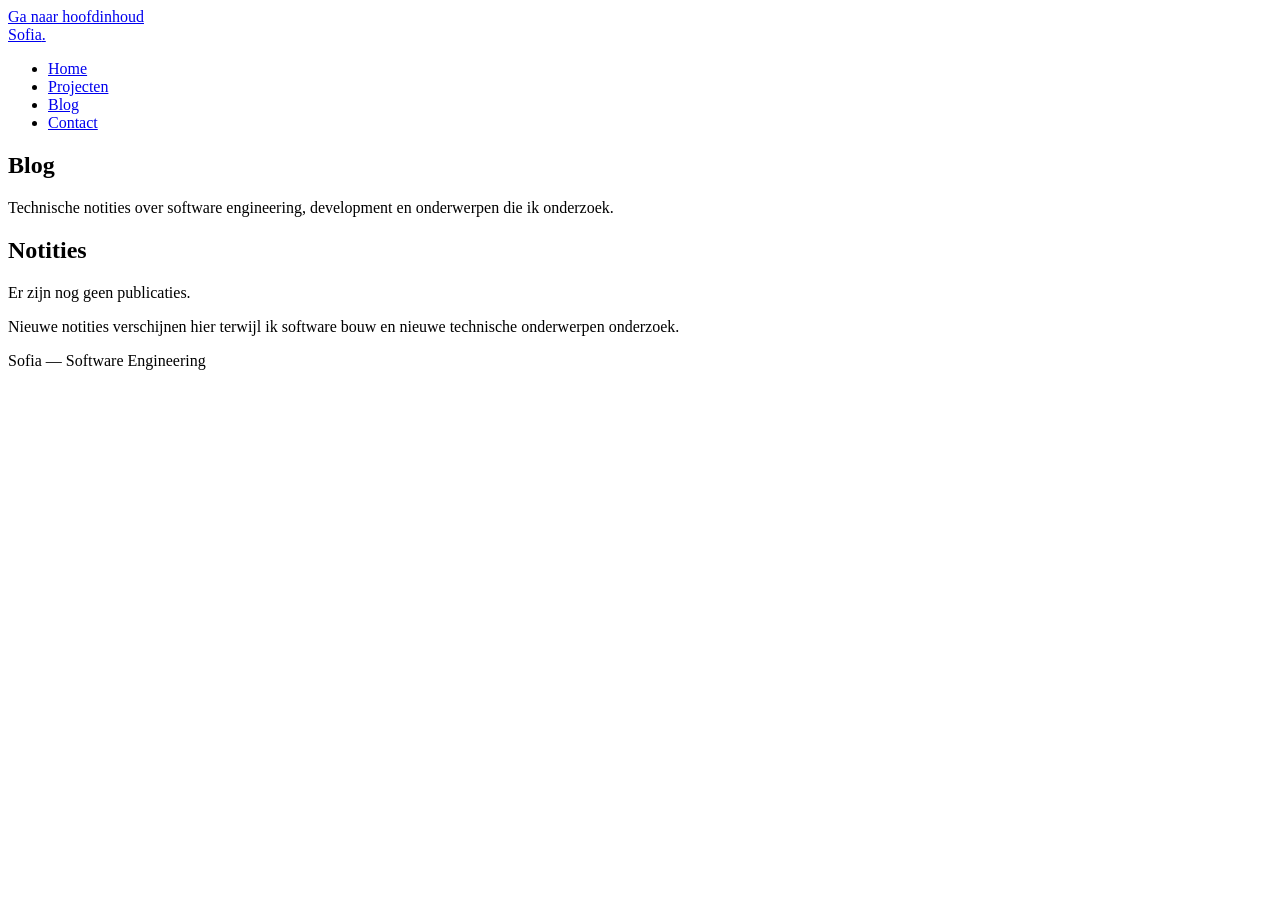
==== blog.html @ 341a8bac "blog html toegevoegd" ====
<!doctype html>
<html lang="nl">
  <head>
    <meta charset="utf-8" />
    <meta name="viewport" content="width=device-width, initial-scale=1" />

    <title>Blog | Sofia — Software Engineering</title>

    <meta
      name="description"
      content="Technische notities van Sofia over software engineering en development."
    />

    <link rel="stylesheet" href="assets/css/style.css" />
  </head>

  <body>
    <a class="skip-link" href="#main-content">
      Ga naar hoofdinhoud
    </a>

    <header class="site-header">
      <div class="container site-header__inner">
        <a class="site-logo" href="index.html">
          Sofia<span class="site-logo__dot" aria-hidden="true">.</span>
        </a>

        <nav aria-label="Hoofdnavigatie">
          <ul class="nav-list">
            <li><a href="index.html">Home</a></li>
            <li><a href="projects.html">Projecten</a></li>
            <li>
              <a href="blog.html" aria-current="page">Blog</a>
            </li>
            <li><a href="contact.html">Contact</a></li>
          </ul>
        </nav>
      </div>
    </header>

    <main id="main-content">

      <section class="page-intro" aria-labelledby="blog-title">
        <div class="container">
          <h1 id="blog-title">Blog</h1>

          <p class="lead">
            Technische notities over software engineering,
            development en onderwerpen die ik onderzoek.
          </p>
        </div>
      </section>

      <section class="section" aria-labelledby="posts-title">
        <div class="container">
          <h2 id="posts-title">Notities</h2>

          <div class="prose">
            <p>Er zijn nog geen publicaties.</p>

            <p>
              Nieuwe notities verschijnen hier terwijl ik software bouw
              en nieuwe technische onderwerpen onderzoek.
            </p>
          </div>

          <!--
          BLOGPOST TEMPLATE

          <article class="post">
            <p class="post__meta">
              <time datetime="2026-10-01">
                1 oktober 2026
              </time>
            </p>

            <h3>
              <a href="blog/artikel.html">
                Titel van technische notitie
              </a>
            </h3>

            <p>
              Korte samenvatting van het onderwerp.
            </p>

            <ul class="tag-list">
              <li class="tag">C#</li>
              <li class="tag">Backend</li>
            </ul>

            <p>
              <a href="blog/artikel.html">
                Lees notitie →
              </a>
            </p>
          </article>
          -->

        </div>
      </section>

    </main>

    <footer class="site-footer">
      <div class="container site-footer__inner">
        <p class="site-footer__text">
          Sofia — Software Engineering
        </p>
      </div>
    </footer>
  </body>
</html>
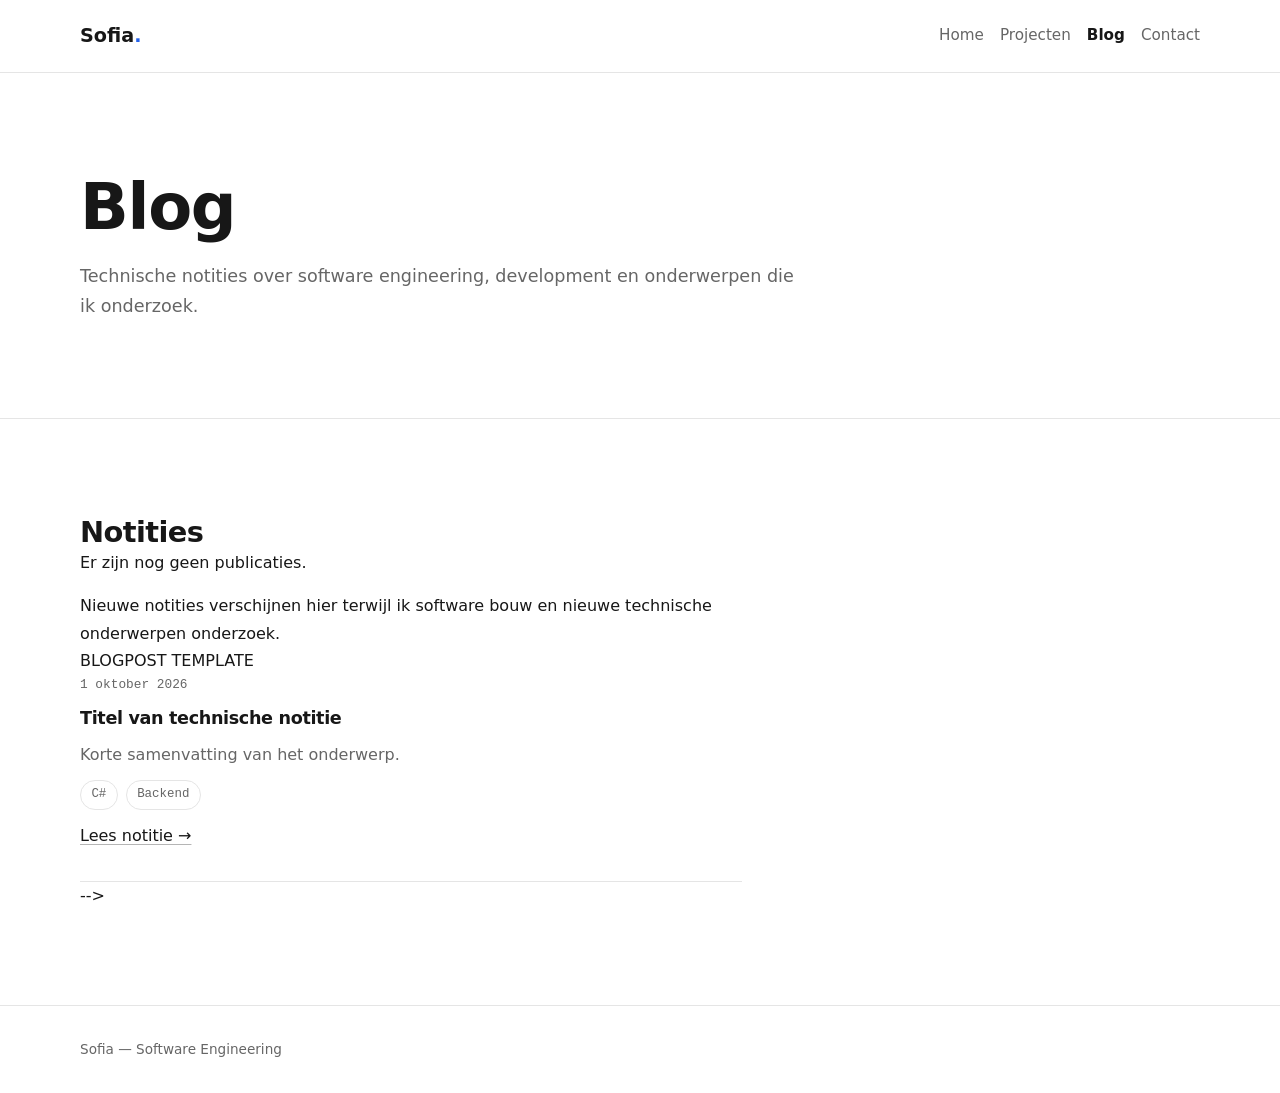
==== commit ce46d552: "Trigger GitHub Pages deployment" ====
--- a/blog.html
+++ b/blog.html
@@ -64,7 +64,7 @@
             </p>
           </div>
 
-          <!--
+          
           BLOGPOST TEMPLATE
 
           <article class="post">
--- a/assets/css/style.css
+++ b/assets/css/style.css
@@ -0,0 +1,567 @@
+*,
+*::before,
+*::after {
+  box-sizing: border-box;
+}
+
+html {
+  scroll-behavior: smooth;
+  -webkit-text-size-adjust: 100%;
+}
+
+body,
+h1,
+h2,
+h3,
+p,
+ul,
+ol,
+dl,
+dd,
+figure {
+  margin: 0;
+}
+
+ul,
+ol {
+  padding: 0;
+  list-style: none;
+}
+
+img,
+svg {
+  display: block;
+  max-width: 100%;
+  height: auto;
+}
+
+button,
+input,
+textarea {
+  font: inherit;
+}
+
+:root {
+  --color-bg: #ffffff;
+  --color-surface: #f7f7f7;
+  --color-text: #171717;
+  --color-text-soft: #666666;
+  --color-border: #e5e5e5;
+  --color-accent: #2563eb;
+  --color-accent-hover: #1d4ed8;
+
+  --font-body:
+    system-ui, -apple-system, BlinkMacSystemFont, "Segoe UI", sans-serif;
+  --font-mono: ui-monospace, SFMono-Regular, Menlo, Monaco, Consolas, monospace;
+
+  --container-width: 70rem;
+  --text-width: 65ch;
+
+  --space-xs: 0.4rem;
+  --space-sm: 0.75rem;
+  --space-md: 1rem;
+  --space-lg: 2rem;
+  --space-xl: 4rem;
+  --space-2xl: 6rem;
+
+  --radius-sm: 0.35rem;
+  --radius-md: 0.75rem;
+}
+
+body {
+  min-height: 100vh;
+  display: flex;
+  flex-direction: column;
+  background: var(--color-bg);
+  color: var(--color-text);
+  font-family: var(--font-body);
+  font-size: 1rem;
+  line-height: 1.7;
+}
+
+main {
+  flex: 1;
+}
+
+a {
+  color: var(--color-text);
+  text-decoration-color: #b5b5b5;
+  text-decoration-thickness: 1px;
+  text-underline-offset: 0.2em;
+}
+
+a:hover {
+  color: var(--color-accent);
+  text-decoration-color: var(--color-accent);
+}
+
+code {
+  font-family: var(--font-mono);
+  font-size: 0.9em;
+  background: var(--color-surface);
+  padding: 0.15em 0.35em;
+  border-radius: var(--radius-sm);
+}
+
+.container {
+  width: min(calc(100% - 2rem), var(--container-width));
+  margin-inline: auto;
+}
+
+.section {
+  padding-block: var(--space-xl);
+}
+
+.section--muted {
+  background: var(--color-surface);
+}
+
+.section--cta {
+  padding-bottom: var(--space-2xl);
+}
+
+.section__intro {
+  max-width: var(--text-width);
+  margin-top: var(--space-sm);
+  color: var(--color-text-soft);
+}
+
+.prose {
+  max-width: var(--text-width);
+}
+
+.prose > * + * {
+  margin-top: var(--space-md);
+}
+
+.site-header {
+  background: var(--color-bg);
+  border-bottom: 1px solid var(--color-border);
+}
+
+.site-header__inner {
+  min-height: 4.5rem;
+  display: flex;
+  flex-direction: column;
+  align-items: center;
+  justify-content: center;
+  gap: var(--space-sm);
+  padding-block: var(--space-md);
+}
+
+.site-logo {
+  color: var(--color-text);
+  font-size: 1.2rem;
+  font-weight: 700;
+  text-decoration: none;
+}
+
+.site-logo:hover {
+  color: var(--color-text);
+}
+
+.site-logo__dot {
+  color: var(--color-accent);
+}
+
+.nav-list {
+  display: flex;
+  flex-wrap: wrap;
+  align-items: center;
+  justify-content: center;
+  gap: 0.25rem 1rem;
+}
+
+.nav-list a {
+  display: inline-block;
+  padding-block: 0.35rem;
+  color: var(--color-text-soft);
+  font-size: 0.95rem;
+  text-decoration: none;
+}
+
+.nav-list a:hover {
+  color: var(--color-text);
+}
+
+.nav-list a[aria-current="page"] {
+  color: var(--color-text);
+  font-weight: 600;
+}
+
+.hero {
+  padding-block: var(--space-xl);
+  border-bottom: 1px solid var(--color-border);
+}
+
+.hero__inner {
+  display: flex;
+  flex-direction: column;
+  gap: var(--space-lg);
+}
+
+.hero__content {
+  max-width: var(--text-width);
+}
+
+.hero__content h1 {
+  margin-top: var(--space-xs);
+}
+
+.hero__lead {
+  margin-top: var(--space-md);
+  max-width: 55ch;
+  color: var(--color-text-soft);
+  font-size: 1.1rem;
+}
+
+.hero__media {
+  flex-shrink: 0;
+}
+
+.hero__portrait {
+  width: min(100%, 16rem);
+  border-radius: var(--radius-md);
+}
+
+.page-intro {
+  padding-block: var(--space-xl);
+  border-bottom: 1px solid var(--color-border);
+}
+
+.page-intro .lead {
+  max-width: var(--text-width);
+  margin-top: var(--space-md);
+  color: var(--color-text-soft);
+  font-size: 1.1rem;
+}
+
+h1,
+h2,
+h3 {
+  color: var(--color-text);
+  line-height: 1.2;
+  letter-spacing: -0.02em;
+}
+
+h1 {
+  font-size: clamp(2.25rem, 7vw, 4rem);
+  font-weight: 700;
+}
+
+h2 {
+  font-size: clamp(1.4rem, 4vw, 1.8rem);
+  font-weight: 650;
+}
+
+h3 {
+  font-size: 1.1rem;
+  font-weight: 650;
+}
+
+.eyebrow {
+  color: var(--color-text-soft);
+  font-family: var(--font-mono);
+  font-size: 0.85rem;
+  text-transform: uppercase;
+  letter-spacing: 0.08em;
+}
+
+.lead {
+  max-width: var(--text-width);
+  color: var(--color-text-soft);
+}
+
+.note {
+  max-width: var(--text-width);
+  color: var(--color-text-soft);
+  font-size: 0.95rem;
+}
+
+.tag-list {
+  display: flex;
+  flex-wrap: wrap;
+  gap: 0.5rem;
+  margin-top: var(--space-lg);
+}
+
+.tag {
+  padding: 0.2rem 0.65rem;
+  border: 1px solid var(--color-border);
+  border-radius: 999px;
+  background: var(--color-bg);
+  color: var(--color-text-soft);
+  font-family: var(--font-mono);
+  font-size: 0.78rem;
+}
+
+.card-grid {
+  display: grid;
+  grid-template-columns: repeat(auto-fit, minmax(min(100%, 18rem), 1fr));
+  gap: var(--space-lg);
+  margin-top: var(--space-lg);
+}
+
+.card {
+  padding: var(--space-lg);
+  border: 1px solid var(--color-border);
+  border-radius: var(--radius-md);
+  background: var(--color-bg);
+}
+
+.card > * + * {
+  margin-top: var(--space-md);
+}
+
+.card p {
+  color: var(--color-text-soft);
+}
+
+.card--project {
+  max-width: 42rem;
+}
+
+.status {
+  display: inline-block;
+  color: var(--color-text-soft);
+  font-family: var(--font-mono);
+  font-size: 0.75rem;
+  text-transform: uppercase;
+  letter-spacing: 0.06em;
+}
+
+.status--in-progress {
+  color: var(--color-accent);
+}
+
+.status--planned {
+  color: var(--color-text-soft);
+}
+
+.meta {
+  display: grid;
+  grid-template-columns: auto 1fr;
+  gap: 0.25rem var(--space-md);
+  padding-top: var(--space-md);
+  border-top: 1px solid var(--color-border);
+  font-size: 0.9rem;
+}
+
+.meta dt {
+  font-weight: 600;
+}
+
+.meta dd {
+  color: var(--color-text-soft);
+}
+
+.link-cards {
+  display: grid;
+  grid-template-columns: repeat(auto-fit, minmax(min(100%, 18rem), 1fr));
+  gap: var(--space-md);
+  margin-top: var(--space-lg);
+}
+
+.link-card {
+  display: block;
+  height: 100%;
+  padding: var(--space-lg);
+  border: 1px solid var(--color-border);
+  border-radius: var(--radius-md);
+  color: var(--color-text);
+  text-decoration: none;
+}
+
+.link-card:hover {
+  border-color: #bdbdbd;
+  color: var(--color-text);
+}
+
+.link-card__title {
+  display: block;
+  font-weight: 650;
+}
+
+.link-card__text {
+  display: block;
+  margin-top: var(--space-sm);
+  color: var(--color-text-soft);
+  font-size: 0.95rem;
+}
+
+.post-list {
+  display: grid;
+  gap: var(--space-lg);
+  margin-top: var(--space-lg);
+}
+
+.post {
+  max-width: var(--text-width);
+  padding-bottom: var(--space-lg);
+  border-bottom: 1px solid var(--color-border);
+}
+
+.post > * + * {
+  margin-top: var(--space-sm);
+}
+
+.post__meta {
+  color: var(--color-text-soft);
+  font-family: var(--font-mono);
+  font-size: 0.8rem;
+}
+
+.post h3 a {
+  color: var(--color-text);
+  text-decoration: none;
+}
+
+.post h3 a:hover {
+  color: var(--color-accent);
+}
+
+.post p {
+  color: var(--color-text-soft);
+}
+
+.category {
+  color: var(--color-text-soft);
+  font-family: var(--font-mono);
+  font-size: 0.8rem;
+}
+
+.contact-list {
+  max-width: 42rem;
+  margin-top: var(--space-lg);
+  border-top: 1px solid var(--color-border);
+}
+
+.contact-list__item {
+  display: grid;
+  gap: 0.25rem;
+  padding-block: var(--space-md);
+  border-bottom: 1px solid var(--color-border);
+}
+
+.contact-list dt {
+  color: var(--color-text-soft);
+  font-family: var(--font-mono);
+  font-size: 0.78rem;
+  text-transform: uppercase;
+  letter-spacing: 0.06em;
+}
+
+.contact-list dd {
+  overflow-wrap: anywhere;
+}
+
+.contact-list a {
+  font-weight: 500;
+}
+
+.site-footer {
+  margin-top: auto;
+  border-top: 1px solid var(--color-border);
+  background: var(--color-bg);
+}
+
+.site-footer__inner {
+  min-height: 5rem;
+  display: flex;
+  align-items: center;
+  justify-content: center;
+  padding-block: var(--space-lg);
+}
+
+.site-footer__text {
+  color: var(--color-text-soft);
+  font-size: 0.85rem;
+}
+
+.skip-link {
+  position: fixed;
+  top: 1rem;
+  left: 1rem;
+  z-index: 1000;
+  padding: 0.6rem 1rem;
+  background: var(--color-text);
+  color: #ffffff;
+  border-radius: var(--radius-sm);
+  font-weight: 600;
+  transform: translateY(-200%);
+}
+
+.skip-link:focus {
+  transform: translateY(0);
+}
+
+:focus-visible {
+  outline: 3px solid var(--color-accent);
+  outline-offset: 3px;
+}
+
+@media (min-width: 48em) {
+  .site-header__inner {
+    flex-direction: row;
+    justify-content: space-between;
+    padding-block: 0;
+  }
+
+  .nav-list {
+    justify-content: flex-end;
+  }
+
+  .nav-list a {
+    padding-block: 1.4rem;
+  }
+
+  .hero {
+    padding-block: var(--space-2xl);
+  }
+
+  .hero__inner {
+    flex-direction: row;
+    align-items: center;
+    justify-content: space-between;
+    gap: var(--space-xl);
+  }
+
+  .hero__content {
+    flex: 1;
+  }
+
+  .hero__portrait {
+    width: 17rem;
+  }
+
+  .page-intro {
+    padding-block: var(--space-2xl);
+  }
+
+  .section {
+    padding-block: var(--space-2xl);
+  }
+
+  .contact-list__item {
+    grid-template-columns: 8rem 1fr;
+    align-items: baseline;
+  }
+
+  .site-footer__inner {
+    justify-content: flex-start;
+  }
+}
+
+@media (prefers-reduced-motion: reduce) {
+  html {
+    scroll-behavior: auto;
+  }
+
+  *,
+  *::before,
+  *::after {
+    scroll-behavior: auto !important;
+    transition: none !important;
+    animation: none !important;
+  }
+}
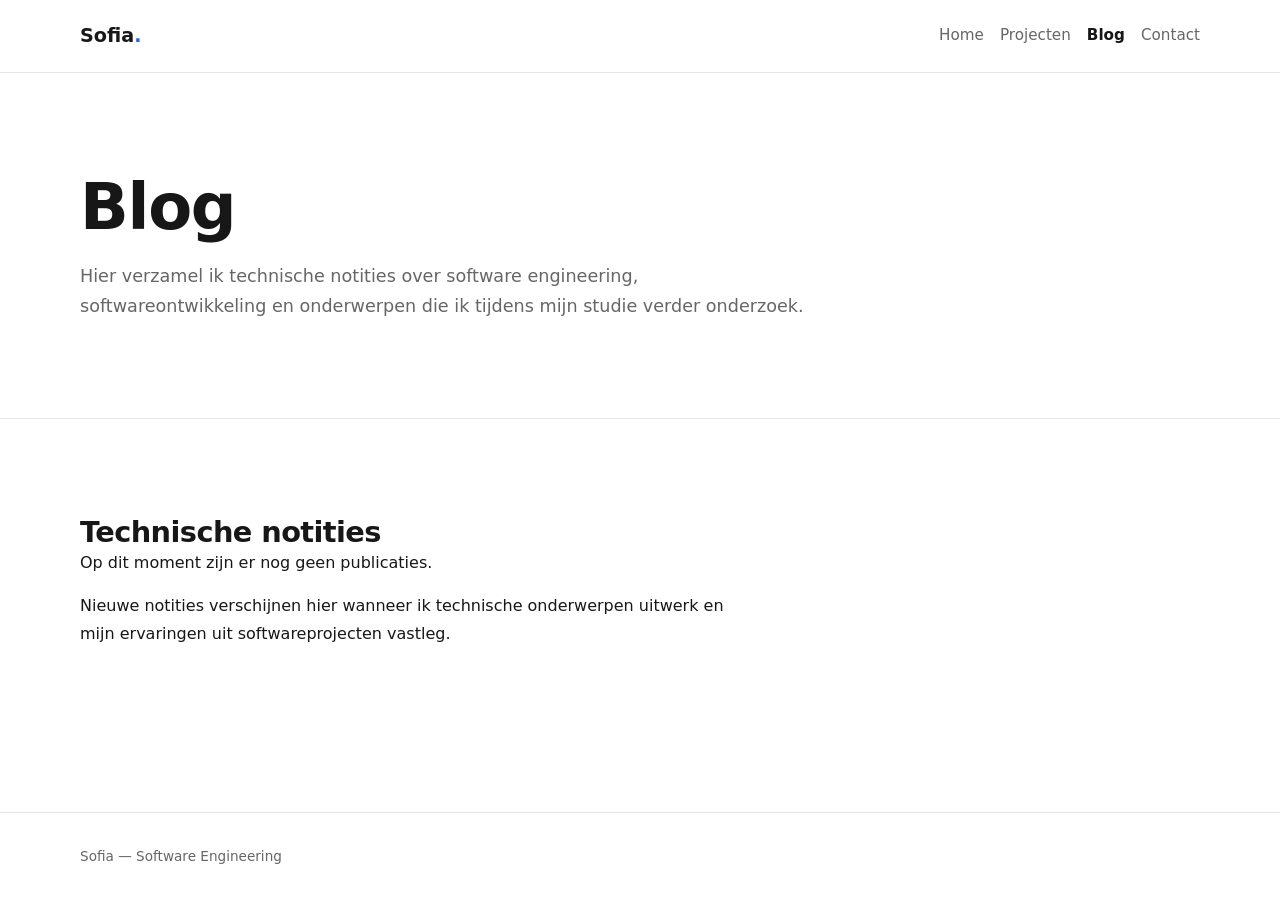
==== commit b2bf493b: "Add favicon to blog" ====
--- a/blog.html
+++ b/blog.html
@@ -8,9 +8,9 @@
 
     <meta
       name="description"
-      content="Technische notities van Sofia over software engineering en development."
+      content="Technische notities van Sofia over software engineering, softwareontwikkeling en onderwerpen die zij onderzoekt."
     />
-
+    <link rel="icon" href="assets/images/favicon.svg" type="image/svg+xml" />
     <link rel="stylesheet" href="assets/css/style.css" />
   </head>
 
@@ -39,67 +39,35 @@
     </header>
 
     <main id="main-content">
-
       <section class="page-intro" aria-labelledby="blog-title">
         <div class="container">
           <h1 id="blog-title">Blog</h1>
 
           <p class="lead">
-            Technische notities over software engineering,
-            development en onderwerpen die ik onderzoek.
+            Hier verzamel ik technische notities over software engineering,
+            softwareontwikkeling en onderwerpen die ik tijdens mijn studie
+            verder onderzoek.
           </p>
         </div>
       </section>
 
       <section class="section" aria-labelledby="posts-title">
         <div class="container">
-          <h2 id="posts-title">Notities</h2>
+          <h2 id="posts-title">Technische notities</h2>
 
           <div class="prose">
-            <p>Er zijn nog geen publicaties.</p>
+            <p>
+              Op dit moment zijn er nog geen publicaties.
+            </p>
 
             <p>
-              Nieuwe notities verschijnen hier terwijl ik software bouw
-              en nieuwe technische onderwerpen onderzoek.
+              Nieuwe notities verschijnen hier wanneer ik technische
+              onderwerpen uitwerk en mijn ervaringen uit softwareprojecten
+              vastleg.
             </p>
           </div>
-
-          
-          BLOGPOST TEMPLATE
-
-          <article class="post">
-            <p class="post__meta">
-              <time datetime="2026-10-01">
-                1 oktober 2026
-              </time>
-            </p>
-
-            <h3>
-              <a href="blog/artikel.html">
-                Titel van technische notitie
-              </a>
-            </h3>
-
-            <p>
-              Korte samenvatting van het onderwerp.
-            </p>
-
-            <ul class="tag-list">
-              <li class="tag">C#</li>
-              <li class="tag">Backend</li>
-            </ul>
-
-            <p>
-              <a href="blog/artikel.html">
-                Lees notitie →
-              </a>
-            </p>
-          </article>
-          -->
-
         </div>
       </section>
-
     </main>
 
     <footer class="site-footer">
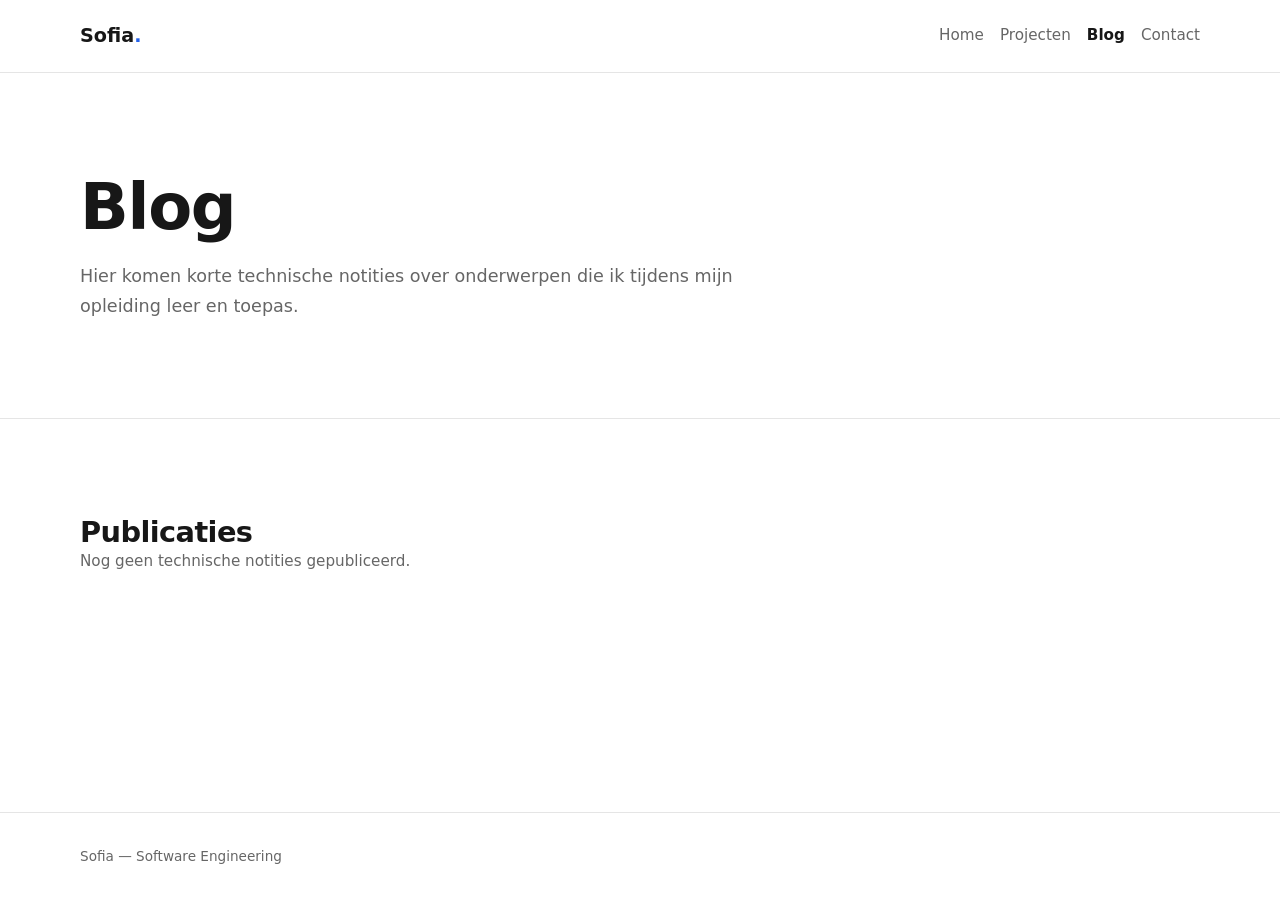
==== commit ed320d25: "blog pagina bijgewerkt" ====
--- a/blog.html
+++ b/blog.html
@@ -8,8 +8,9 @@
 
     <meta
       name="description"
-      content="Technische notities van Sofia over software engineering, softwareontwikkeling en onderwerpen die zij onderzoekt."
+      content="Technische notities van Sofia over software engineering en onderwerpen uit haar opleiding."
     />
+
     <link rel="icon" href="assets/images/favicon.svg" type="image/svg+xml" />
     <link rel="stylesheet" href="assets/css/style.css" />
   </head>
@@ -27,12 +28,29 @@
 
         <nav aria-label="Hoofdnavigatie">
           <ul class="nav-list">
-            <li><a href="index.html">Home</a></li>
-            <li><a href="projects.html">Projecten</a></li>
             <li>
-              <a href="blog.html" aria-current="page">Blog</a>
+              <a href="index.html">
+                Home
+              </a>
             </li>
-            <li><a href="contact.html">Contact</a></li>
+
+            <li>
+              <a href="projects.html">
+                Projecten
+              </a>
+            </li>
+
+            <li>
+              <a href="blog.html" aria-current="page">
+                Blog
+              </a>
+            </li>
+
+            <li>
+              <a href="contact.html">
+                Contact
+              </a>
+            </li>
           </ul>
         </nav>
       </div>
@@ -41,31 +59,26 @@
     <main id="main-content">
       <section class="page-intro" aria-labelledby="blog-title">
         <div class="container">
-          <h1 id="blog-title">Blog</h1>
+          <h1 id="blog-title">
+            Blog
+          </h1>
 
           <p class="lead">
-            Hier verzamel ik technische notities over software engineering,
-            softwareontwikkeling en onderwerpen die ik tijdens mijn studie
-            verder onderzoek.
+            Hier komen korte technische notities over onderwerpen die ik
+            tijdens mijn opleiding leer en toepas.
           </p>
         </div>
       </section>
 
       <section class="section" aria-labelledby="posts-title">
         <div class="container">
-          <h2 id="posts-title">Technische notities</h2>
+          <h2 id="posts-title">
+            Publicaties
+          </h2>
 
-          <div class="prose">
-            <p>
-              Op dit moment zijn er nog geen publicaties.
-            </p>
-
-            <p>
-              Nieuwe notities verschijnen hier wanneer ik technische
-              onderwerpen uitwerk en mijn ervaringen uit softwareprojecten
-              vastleg.
-            </p>
-          </div>
+          <p class="note">
+            Nog geen technische notities gepubliceerd.
+          </p>
         </div>
       </section>
     </main>
--- a/assets/css/style.css
+++ b/assets/css/style.css
@@ -564,4 +564,4 @@
     transition: none !important;
     animation: none !important;
   }
-}+}
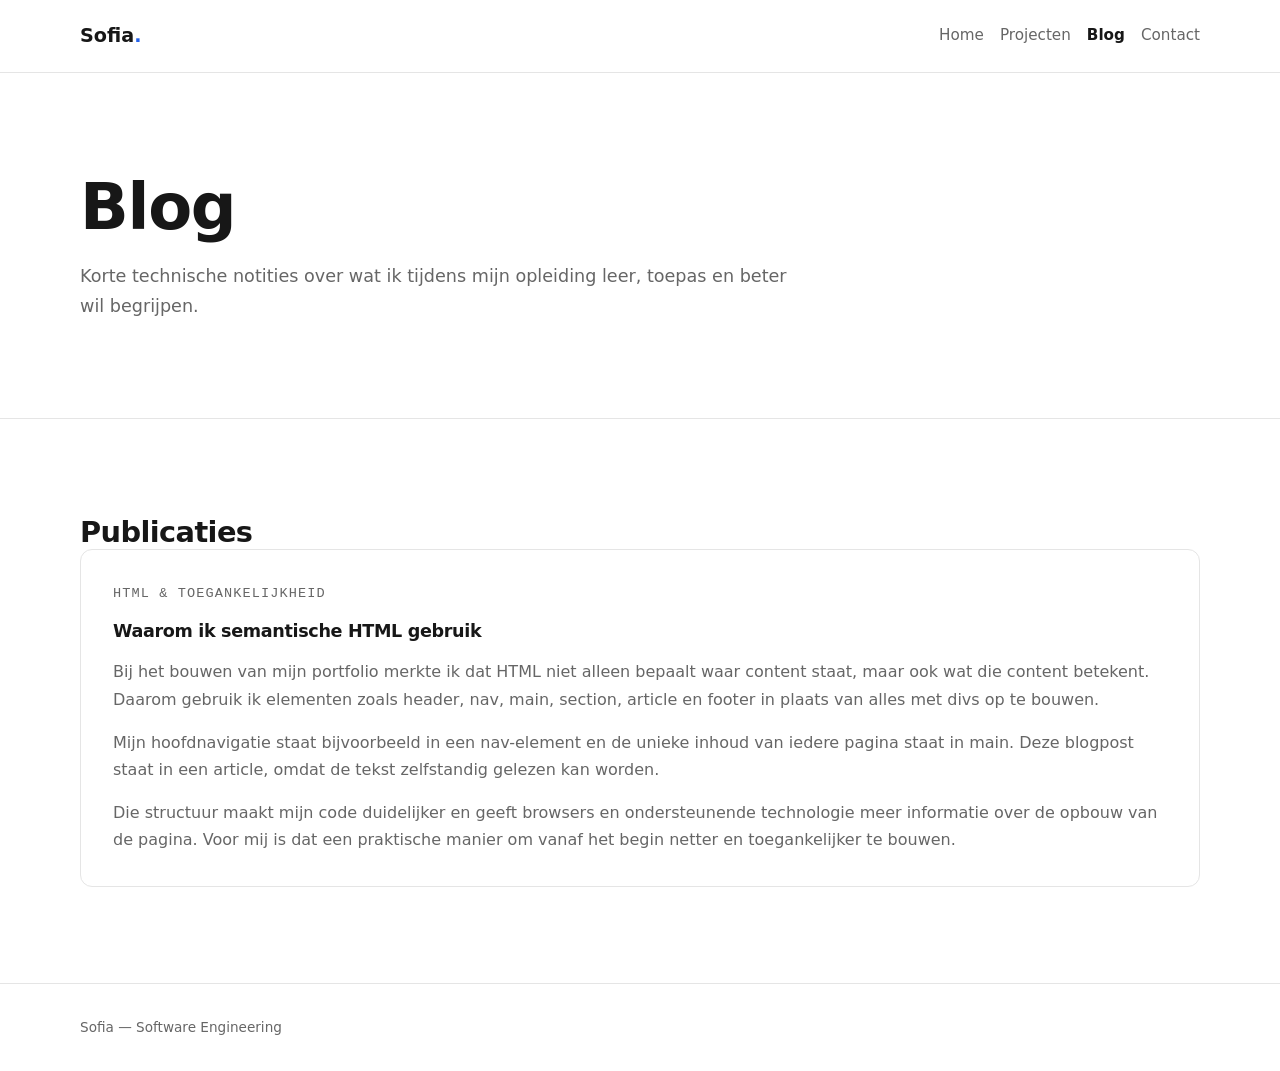
==== commit cfaffbda: "blog html bijgewerkt" ====
--- a/blog.html
+++ b/blog.html
@@ -8,7 +8,7 @@
 
     <meta
       name="description"
-      content="Technische notities van Sofia over software engineering en onderwerpen uit haar opleiding."
+      content="Korte technische notities van Sofia over software engineering, webontwikkeling en onderwerpen uit haar opleiding."
     />
 
     <link rel="icon" href="assets/images/favicon.svg" type="image/svg+xml" />
@@ -16,9 +16,7 @@
   </head>
 
   <body>
-    <a class="skip-link" href="#main-content">
-      Ga naar hoofdinhoud
-    </a>
+    <a class="skip-link" href="#main-content">Ga naar hoofdinhoud</a>
 
     <header class="site-header">
       <div class="container site-header__inner">
@@ -29,27 +27,19 @@
         <nav aria-label="Hoofdnavigatie">
           <ul class="nav-list">
             <li>
-              <a href="index.html">
-                Home
-              </a>
+              <a href="index.html">Home</a>
             </li>
 
             <li>
-              <a href="projects.html">
-                Projecten
-              </a>
+              <a href="projects.html">Projecten</a>
             </li>
 
             <li>
-              <a href="blog.html" aria-current="page">
-                Blog
-              </a>
+              <a href="blog.html" aria-current="page">Blog</a>
             </li>
 
             <li>
-              <a href="contact.html">
-                Contact
-              </a>
+              <a href="contact.html">Contact</a>
             </li>
           </ul>
         </nav>
@@ -59,35 +49,56 @@
     <main id="main-content">
       <section class="page-intro" aria-labelledby="blog-title">
         <div class="container">
-          <h1 id="blog-title">
-            Blog
-          </h1>
+          <h1 id="blog-title">Blog</h1>
 
           <p class="lead">
-            Hier komen korte technische notities over onderwerpen die ik
-            tijdens mijn opleiding leer en toepas.
+            Korte technische notities over wat ik tijdens mijn opleiding leer,
+            toepas en beter wil begrijpen.
           </p>
         </div>
       </section>
 
       <section class="section" aria-labelledby="posts-title">
         <div class="container">
-          <h2 id="posts-title">
-            Publicaties
-          </h2>
+          <h2 id="posts-title">Publicaties</h2>
 
-          <p class="note">
-            Nog geen technische notities gepubliceerd.
-          </p>
+          <article
+            class="card"
+            aria-labelledby="semantic-html-title"
+          >
+            <p class="eyebrow">HTML & toegankelijkheid</p>
+
+            <h3 id="semantic-html-title">
+              Waarom ik semantische HTML gebruik
+            </h3>
+
+            <p>
+              Bij het bouwen van mijn portfolio merkte ik dat HTML niet alleen
+              bepaalt waar content staat, maar ook wat die content betekent.
+              Daarom gebruik ik elementen zoals header, nav, main, section,
+              article en footer in plaats van alles met divs op te bouwen.
+            </p>
+
+            <p>
+              Mijn hoofdnavigatie staat bijvoorbeeld in een nav-element en de
+              unieke inhoud van iedere pagina staat in main. Deze blogpost staat
+              in een article, omdat de tekst zelfstandig gelezen kan worden.
+            </p>
+
+            <p>
+              Die structuur maakt mijn code duidelijker en geeft browsers en
+              ondersteunende technologie meer informatie over de opbouw van de
+              pagina. Voor mij is dat een praktische manier om vanaf het begin
+              netter en toegankelijker te bouwen.
+            </p>
+          </article>
         </div>
       </section>
     </main>
 
     <footer class="site-footer">
       <div class="container site-footer__inner">
-        <p class="site-footer__text">
-          Sofia — Software Engineering
-        </p>
+        <p class="site-footer__text">Sofia — Software Engineering</p>
       </div>
     </footer>
   </body>
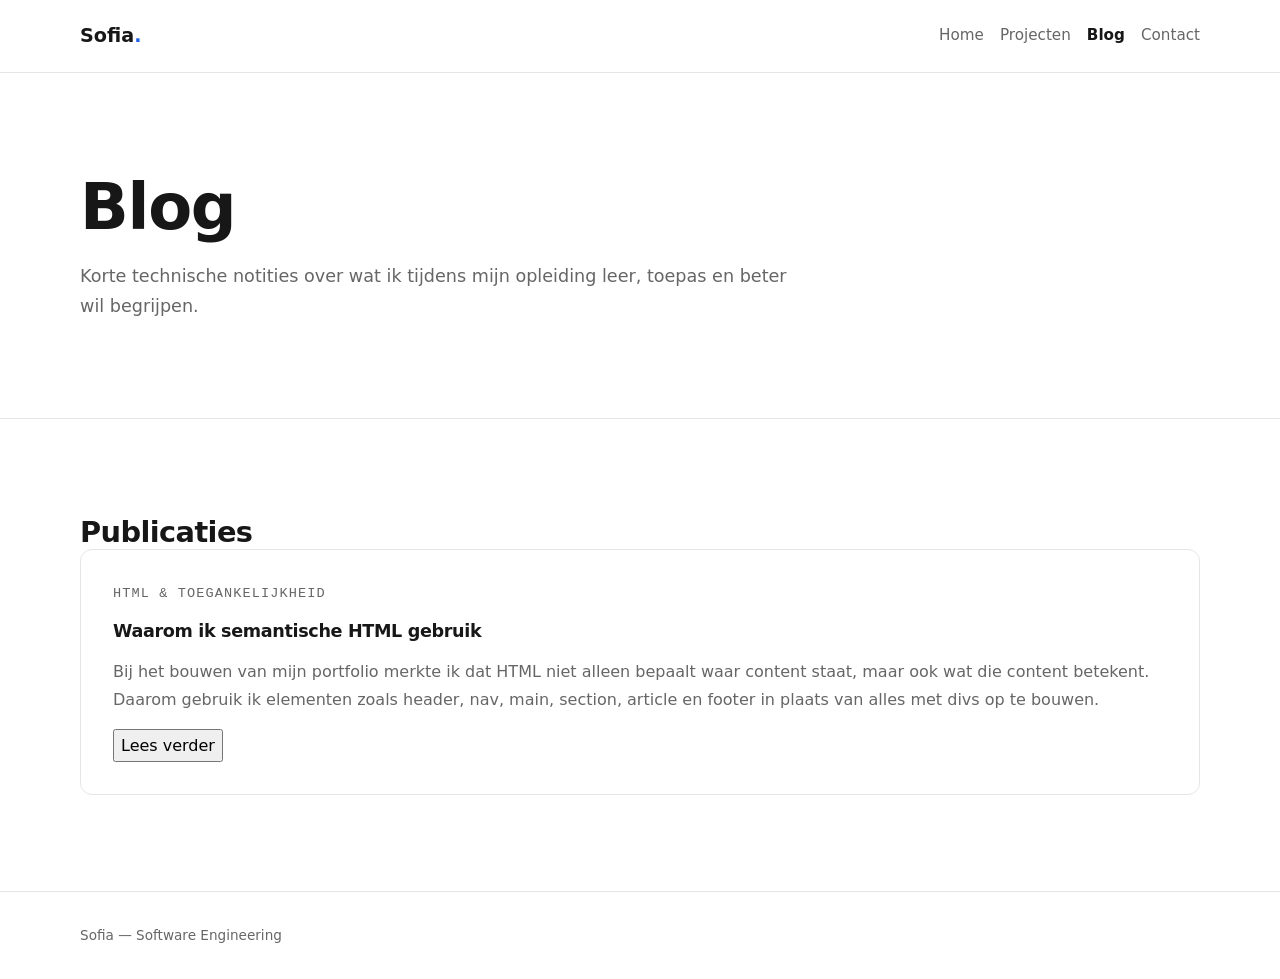
==== commit c5538df5: "blogpost uitklappen toegevoegd" ====
--- a/blog.html
+++ b/blog.html
@@ -13,6 +13,8 @@
 
     <link rel="icon" href="assets/images/favicon.svg" type="image/svg+xml" />
     <link rel="stylesheet" href="assets/css/style.css" />
+
+    <script src="assets/js/blog.js" defer></script>
   </head>
 
   <body>
@@ -62,10 +64,7 @@
         <div class="container">
           <h2 id="posts-title">Publicaties</h2>
 
-          <article
-            class="card"
-            aria-labelledby="semantic-html-title"
-          >
+          <article class="card" aria-labelledby="semantic-html-title">
             <p class="eyebrow">HTML & toegankelijkheid</p>
 
             <h3 id="semantic-html-title">
@@ -79,18 +78,30 @@
               article en footer in plaats van alles met divs op te bouwen.
             </p>
 
-            <p>
-              Mijn hoofdnavigatie staat bijvoorbeeld in een nav-element en de
-              unieke inhoud van iedere pagina staat in main. Deze blogpost staat
-              in een article, omdat de tekst zelfstandig gelezen kan worden.
-            </p>
+            <div id="semantic-html-content" hidden>
+              <p>
+                Mijn hoofdnavigatie staat bijvoorbeeld in een nav-element en de
+                unieke inhoud van iedere pagina staat in main. Deze blogpost
+                staat in een article, omdat de tekst zelfstandig gelezen kan
+                worden.
+              </p>
 
-            <p>
-              Die structuur maakt mijn code duidelijker en geeft browsers en
-              ondersteunende technologie meer informatie over de opbouw van de
-              pagina. Voor mij is dat een praktische manier om vanaf het begin
-              netter en toegankelijker te bouwen.
-            </p>
+              <p>
+                Die structuur maakt mijn code duidelijker en geeft browsers en
+                ondersteunende technologie meer informatie over de opbouw van
+                de pagina. Voor mij is dat een praktische manier om vanaf het
+                begin netter en toegankelijker te bouwen.
+              </p>
+            </div>
+
+            <button
+              class="blog-toggle"
+              type="button"
+              aria-expanded="false"
+              aria-controls="semantic-html-content"
+            >
+              Lees verder
+            </button>
           </article>
         </div>
       </section>
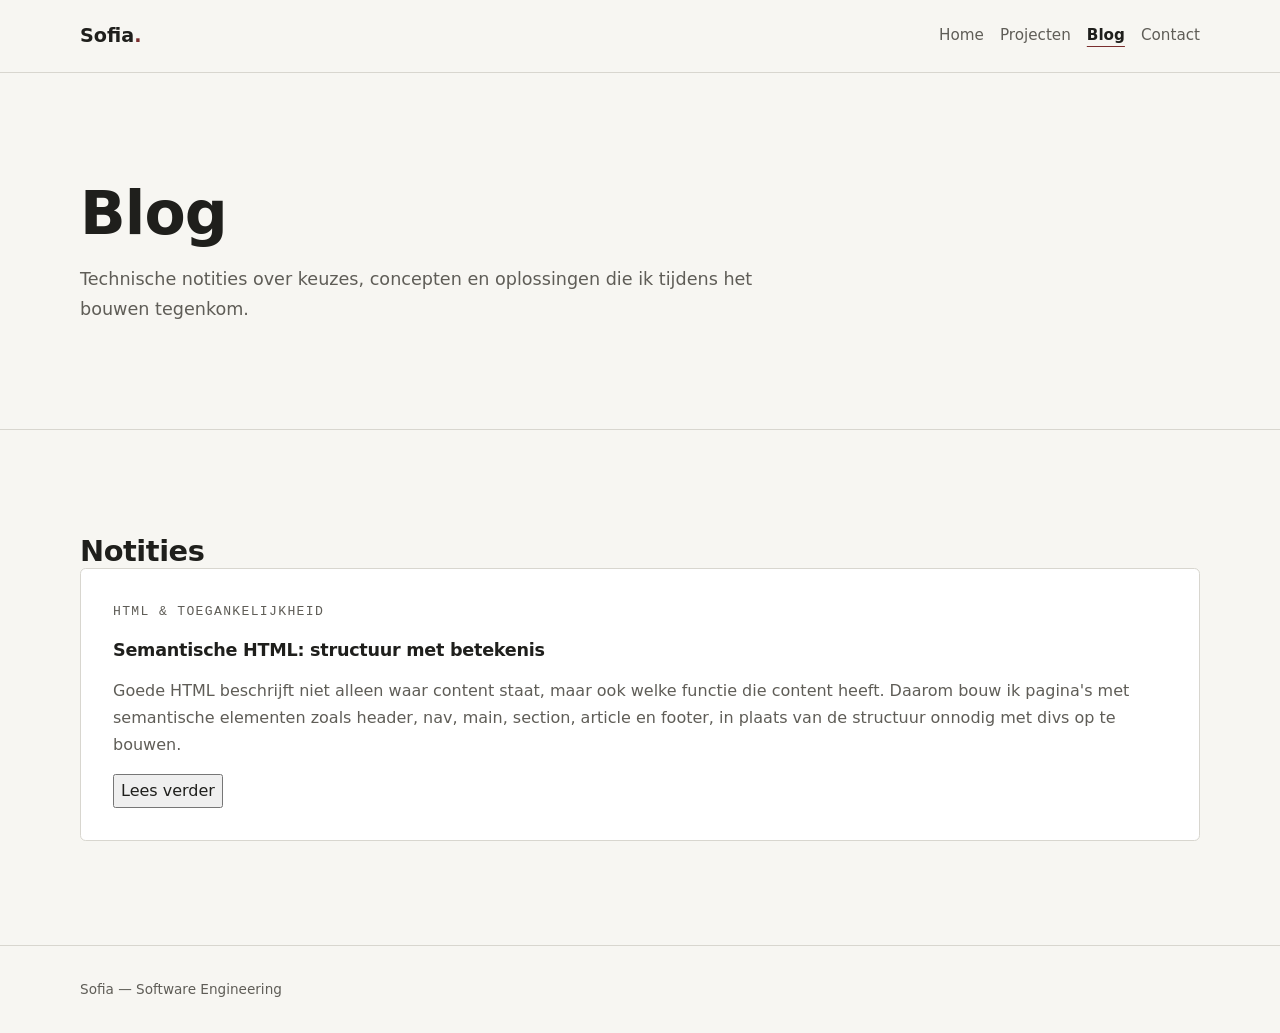
==== commit 17b66dda: "blogteksten verbeterd" ====
--- a/blog.html
+++ b/blog.html
@@ -8,7 +8,7 @@
 
     <meta
       name="description"
-      content="Korte technische notities van Sofia over software engineering, webontwikkeling en onderwerpen uit haar opleiding."
+      content="Technische notities van Sofia over software engineering, webontwikkeling en keuzes tijdens het bouwen."
     />
 
     <link rel="icon" href="assets/images/favicon.svg" type="image/svg+xml" />
@@ -54,43 +54,43 @@
           <h1 id="blog-title">Blog</h1>
 
           <p class="lead">
-            Korte technische notities over wat ik tijdens mijn opleiding leer,
-            toepas en beter wil begrijpen.
+            Technische notities over keuzes, concepten en oplossingen die ik
+            tijdens het bouwen tegenkom.
           </p>
         </div>
       </section>
 
       <section class="section" aria-labelledby="posts-title">
         <div class="container">
-          <h2 id="posts-title">Publicaties</h2>
+          <h2 id="posts-title">Notities</h2>
 
           <article class="card" aria-labelledby="semantic-html-title">
             <p class="eyebrow">HTML & toegankelijkheid</p>
 
             <h3 id="semantic-html-title">
-              Waarom ik semantische HTML gebruik
+              Semantische HTML: structuur met betekenis
             </h3>
 
             <p>
-              Bij het bouwen van mijn portfolio merkte ik dat HTML niet alleen
-              bepaalt waar content staat, maar ook wat die content betekent.
-              Daarom gebruik ik elementen zoals header, nav, main, section,
-              article en footer in plaats van alles met divs op te bouwen.
+              Goede HTML beschrijft niet alleen waar content staat, maar ook
+              welke functie die content heeft. Daarom bouw ik pagina's met
+              semantische elementen zoals header, nav, main, section, article en
+              footer, in plaats van de structuur onnodig met divs op te bouwen.
             </p>
 
             <div id="semantic-html-content" hidden>
               <p>
-                Mijn hoofdnavigatie staat bijvoorbeeld in een nav-element en de
-                unieke inhoud van iedere pagina staat in main. Deze blogpost
-                staat in een article, omdat de tekst zelfstandig gelezen kan
-                worden.
+                In mijn portfolio heeft ieder element bewust een rol. De
+                hoofdnavigatie staat in nav, de unieke pagina-inhoud in main en
+                een zelfstandige blogpost in article. Daardoor sluit de
+                HTML-structuur aan op de betekenis van de content.
               </p>
 
               <p>
-                Die structuur maakt mijn code duidelijker en geeft browsers en
-                ondersteunende technologie meer informatie over de opbouw van
-                de pagina. Voor mij is dat een praktische manier om vanaf het
-                begin netter en toegankelijker te bouwen.
+                Dat maakt de code overzichtelijker en geeft browsers en
+                ondersteunende technologie meer context over de pagina.
+                Semantische HTML is daarom voor mij geen extra afwerking, maar
+                onderdeel van een goede basis.
               </p>
             </div>
 
--- a/assets/css/style.css
+++ b/assets/css/style.css
@@ -13,12 +13,12 @@
 h1,
 h2,
 h3,
+h4,
 p,
 ul,
 ol,
 dl,
-dd,
-figure {
+dd {
   margin: 0;
 }
 
@@ -39,20 +39,33 @@
 input,
 textarea {
   font: inherit;
+  color: inherit;
 }
 
 :root {
-  --color-bg: #ffffff;
-  --color-surface: #f7f7f7;
-  --color-text: #171717;
-  --color-text-soft: #666666;
-  --color-border: #e5e5e5;
-  --color-accent: #2563eb;
-  --color-accent-hover: #1d4ed8;
+  --color-bg: #f7f6f2;
+  --color-surface: #efeee9;
+  --color-card: #ffffff;
+
+  --color-text: #1f1f1c;
+  --color-text-soft: #5f5d57;
+
+  --color-border: #d8d6cf;
+  --color-border-strong: #aaa69d;
+  --color-control-border: #77736a;
+
+  --color-accent: #7a2e2e;
+  --color-accent-hover: #612323;
+
+  --color-error: #9c2f24;
+  --color-error-surface: #f7ecea;
+  --color-success: #3f6b4f;
 
   --font-body:
     system-ui, -apple-system, BlinkMacSystemFont, "Segoe UI", sans-serif;
-  --font-mono: ui-monospace, SFMono-Regular, Menlo, Monaco, Consolas, monospace;
+
+  --font-mono:
+    ui-monospace, SFMono-Regular, Menlo, Monaco, Consolas, monospace;
 
   --container-width: 70rem;
   --text-width: 65ch;
@@ -61,19 +74,24 @@
   --space-sm: 0.75rem;
   --space-md: 1rem;
   --space-lg: 2rem;
-  --space-xl: 4rem;
-  --space-2xl: 6rem;
-
-  --radius-sm: 0.35rem;
-  --radius-md: 0.75rem;
+  --space-xl: 4.5rem;
+  --space-2xl: 6.5rem;
+
+  --radius-sm: 0.25rem;
+  --radius-md: 0.35rem;
+
+  --control-min-height: 2.75rem;
 }
 
 body {
   min-height: 100vh;
+
   display: flex;
   flex-direction: column;
+
   background: var(--color-bg);
   color: var(--color-text);
+
   font-family: var(--font-body);
   font-size: 1rem;
   line-height: 1.7;
@@ -85,7 +103,8 @@
 
 a {
   color: var(--color-text);
-  text-decoration-color: #b5b5b5;
+
+  text-decoration-color: var(--color-border-strong);
   text-decoration-thickness: 1px;
   text-underline-offset: 0.2em;
 }
@@ -95,16 +114,12 @@
   text-decoration-color: var(--color-accent);
 }
 
-code {
-  font-family: var(--font-mono);
-  font-size: 0.9em;
-  background: var(--color-surface);
-  padding: 0.15em 0.35em;
-  border-radius: var(--radius-sm);
-}
-
 .container {
-  width: min(calc(100% - 2rem), var(--container-width));
+  width: min(
+    calc(100% - 2rem),
+    var(--container-width)
+  );
+
   margin-inline: auto;
 }
 
@@ -114,45 +129,44 @@
 
 .section--muted {
   background: var(--color-surface);
-}
-
-.section--cta {
-  padding-bottom: var(--space-2xl);
 }
 
 .section__intro {
   max-width: var(--text-width);
   margin-top: var(--space-sm);
-  color: var(--color-text-soft);
-}
-
-.prose {
-  max-width: var(--text-width);
-}
-
-.prose > * + * {
-  margin-top: var(--space-md);
+
+  color: var(--color-text-soft);
 }
 
 .site-header {
+  border-bottom: 1px solid var(--color-border);
+
   background: var(--color-bg);
-  border-bottom: 1px solid var(--color-border);
 }
 
 .site-header__inner {
   min-height: 4.5rem;
+
   display: flex;
   flex-direction: column;
   align-items: center;
   justify-content: center;
+.
   gap: var(--space-sm);
   padding-block: var(--space-md);
 }
 
 .site-logo {
-  color: var(--color-text);
+  min-height: var(--control-min-height);
+
+  display: inline-flex;
+  align-items: center;
+
+  color: var(--color-text);
+
   font-size: 1.2rem;
-  font-weight: 700;
+  font-weight: 650;
+
   text-decoration: none;
 }
 
@@ -169,13 +183,18 @@
   flex-wrap: wrap;
   align-items: center;
   justify-content: center;
+
   gap: 0.25rem 1rem;
 }
 
 .nav-list a {
-  display: inline-block;
-  padding-block: 0.35rem;
-  color: var(--color-text-soft);
+  min-height: var(--control-min-height);
+
+  display: inline-flex;
+  align-items: center;
+
+  color: var(--color-text-soft);
+
   font-size: 0.95rem;
   text-decoration: none;
 }
@@ -186,17 +205,25 @@
 
 .nav-list a[aria-current="page"] {
   color: var(--color-text);
-  font-weight: 600;
+
+  font-weight: 600;
+
+  text-decoration: underline;
+  text-decoration-color: var(--color-accent);
+  text-decoration-thickness: 1px;
+  text-underline-offset: 0.4em;
 }
 
 .hero {
   padding-block: var(--space-xl);
+
   border-bottom: 1px solid var(--color-border);
 }
 
 .hero__inner {
   display: flex;
   flex-direction: column;
+
   gap: var(--space-lg);
 }
 
@@ -209,10 +236,48 @@
 }
 
 .hero__lead {
+  max-width: 55ch;
   margin-top: var(--space-md);
-  max-width: 55ch;
-  color: var(--color-text-soft);
+
+  color: var(--color-text-soft);
+
   font-size: 1.1rem;
+}
+
+.hero__actions {
+  display: flex;
+  flex-wrap: wrap;
+
+  gap: var(--space-lg);
+  margin-top: var(--space-lg);
+}
+
+.hero__action {
+  min-height: var(--control-min-height);
+
+  display: inline-flex;
+  align-items: center;
+
+  padding-inline: 0.1rem;
+
+  border-bottom: 1px solid var(--color-control-border);
+
+  color: var(--color-text);
+
+  font-weight: 600;
+  text-decoration: none;
+}
+
+.hero__action:hover {
+  border-color: var(--color-accent-hover);
+
+  color: var(--color-accent-hover);
+}
+
+.hero__action--primary {
+  border-color: var(--color-accent);
+
+  color: var(--color-accent);
 }
 
 .hero__media {
@@ -221,237 +286,274 @@
 
 .hero__portrait {
   width: min(100%, 16rem);
+
   border-radius: var(--radius-md);
 }
 
 .page-intro {
   padding-block: var(--space-xl);
+
   border-bottom: 1px solid var(--color-border);
 }
 
 .page-intro .lead {
   max-width: var(--text-width);
   margin-top: var(--space-md);
-  color: var(--color-text-soft);
+
+  color: var(--color-text-soft);
+
   font-size: 1.1rem;
 }
 
 h1,
 h2,
-h3 {
-  color: var(--color-text);
+h3,
+h4 {
+  color: var(--color-text);
+
   line-height: 1.2;
-  letter-spacing: -0.02em;
+  letter-spacing: -0.015em;
 }
 
 h1 {
-  font-size: clamp(2.25rem, 7vw, 4rem);
-  font-weight: 700;
+  font-size: clamp(
+    2.25rem,
+    7vw,
+    3.75rem
+  );
+
+  font-weight: 650;
 }
 
 h2 {
-  font-size: clamp(1.4rem, 4vw, 1.8rem);
-  font-weight: 650;
+  font-size: clamp(
+    1.4rem,
+    4vw,
+    1.8rem
+  );
+
+  font-weight: 600;
 }
 
 h3 {
   font-size: 1.1rem;
-  font-weight: 650;
+  font-weight: 600;
+}
+
+h4 {
+  font-size: 1rem;
+  font-weight: 600;
 }
 
 .eyebrow {
   color: var(--color-text-soft);
+
   font-family: var(--font-mono);
-  font-size: 0.85rem;
+  font-size: 0.82rem;
+
   text-transform: uppercase;
-  letter-spacing: 0.08em;
+  letter-spacing: 0.1em;
 }
 
 .lead {
   max-width: var(--text-width);
+
   color: var(--color-text-soft);
 }
 
 .note {
   max-width: var(--text-width);
-  color: var(--color-text-soft);
+
+  color: var(--color-text-soft);
+
   font-size: 0.95rem;
+}
+
+.note:not(:empty) {
+  margin-top: var(--space-md);
 }
 
 .tag-list {
   display: flex;
   flex-wrap: wrap;
+
   gap: 0.5rem;
   margin-top: var(--space-lg);
 }
 
 .tag {
-  padding: 0.2rem 0.65rem;
+  padding: 0.2rem 0.6rem;
+
   border: 1px solid var(--color-border);
-  border-radius: 999px;
-  background: var(--color-bg);
-  color: var(--color-text-soft);
+  border-radius: var(--radius-sm);
+
+  background: transparent;
+  color: var(--color-text-soft);
+
   font-family: var(--font-mono);
   font-size: 0.78rem;
 }
 
 .card-grid {
   display: grid;
-  grid-template-columns: repeat(auto-fit, minmax(min(100%, 18rem), 1fr));
+
+  grid-template-columns:
+    repeat(
+      auto-fit,
+      minmax(
+        min(100%, 18rem),
+        32rem
+      )
+    );
+
+  justify-content: start;
+
   gap: var(--space-lg);
   margin-top: var(--space-lg);
 }
 
+.card-grid:empty {
+  display: none;
+}
+
+.card-grid > li {
+  min-width: 0;
+
+  display: flex;
+}
+
+.card-grid > li > .card {
+  width: 100%;
+  height: 100%;
+}
+
 .card {
+  min-width: 0;
+
   padding: var(--space-lg);
+
   border: 1px solid var(--color-border);
   border-radius: var(--radius-md);
-  background: var(--color-bg);
+
+  background: var(--color-card);
+
+  overflow-wrap: anywhere;
 }
 
 .card > * + * {
   margin-top: var(--space-md);
 }
 
-.card p {
-  color: var(--color-text-soft);
-}
-
-.card--project {
-  max-width: 42rem;
+.card p:not(.status) {
+  color: var(--color-text-soft);
+}
+
+.card h3 a {
+  color: var(--color-text);
+
+  text-decoration-color: var(--color-border-strong);
+}
+
+.card h3 a:hover {
+  color: var(--color-accent);
+
+  text-decoration-color: var(--color-accent);
+}
+
+.card__link {
+  min-height: var(--control-min-height);
+
+  display: inline-flex;
+  align-items: center;
+
+  padding: 0;
+
+  border: 0;
+  border-bottom: 1px solid var(--color-control-border);
+  border-radius: 0;
+
+  background: transparent;
+  color: var(--color-text);
+
+  font-weight: 600;
+  text-decoration: none;
+
+  cursor: pointer;
+}
+
+.card__link:hover {
+  border-color: var(--color-accent-hover);
+
+  color: var(--color-accent-hover);
+}
+
+.card__link--primary {
+  border-color: var(--color-accent);
+
+  color: var(--color-accent);
+}
+
+.project-details {
+  margin-top: var(--space-sm);
+}
+
+.project-details ul {
+  margin-top: var(--space-sm);
+  padding-inline-start: 1.25rem;
+
+  list-style: disc;
+}
+
+.project-details li {
+  color: var(--color-text-soft);
+}
+
+.project-details li + li {
+  margin-top: var(--space-xs);
 }
 
 .status {
   display: inline-block;
-  color: var(--color-text-soft);
+
+  color: var(--color-text-soft);
+
   font-family: var(--font-mono);
   font-size: 0.75rem;
+
   text-transform: uppercase;
-  letter-spacing: 0.06em;
-}
-
-.status--in-progress {
-  color: var(--color-accent);
-}
-
-.status--planned {
-  color: var(--color-text-soft);
-}
-
-.meta {
-  display: grid;
-  grid-template-columns: auto 1fr;
-  gap: 0.25rem var(--space-md);
-  padding-top: var(--space-md);
-  border-top: 1px solid var(--color-border);
-  font-size: 0.9rem;
-}
-
-.meta dt {
-  font-weight: 600;
-}
-
-.meta dd {
-  color: var(--color-text-soft);
-}
-
-.link-cards {
-  display: grid;
-  grid-template-columns: repeat(auto-fit, minmax(min(100%, 18rem), 1fr));
-  gap: var(--space-md);
-  margin-top: var(--space-lg);
-}
-
-.link-card {
-  display: block;
-  height: 100%;
-  padding: var(--space-lg);
-  border: 1px solid var(--color-border);
-  border-radius: var(--radius-md);
-  color: var(--color-text);
-  text-decoration: none;
-}
-
-.link-card:hover {
-  border-color: #bdbdbd;
-  color: var(--color-text);
-}
-
-.link-card__title {
-  display: block;
-  font-weight: 650;
-}
-
-.link-card__text {
-  display: block;
-  margin-top: var(--space-sm);
-  color: var(--color-text-soft);
-  font-size: 0.95rem;
-}
-
-.post-list {
-  display: grid;
-  gap: var(--space-lg);
-  margin-top: var(--space-lg);
-}
-
-.post {
-  max-width: var(--text-width);
-  padding-bottom: var(--space-lg);
-  border-bottom: 1px solid var(--color-border);
-}
-
-.post > * + * {
-  margin-top: var(--space-sm);
-}
-
-.post__meta {
-  color: var(--color-text-soft);
-  font-family: var(--font-mono);
-  font-size: 0.8rem;
-}
-
-.post h3 a {
-  color: var(--color-text);
-  text-decoration: none;
-}
-
-.post h3 a:hover {
-  color: var(--color-accent);
-}
-
-.post p {
-  color: var(--color-text-soft);
-}
-
-.category {
-  color: var(--color-text-soft);
-  font-family: var(--font-mono);
-  font-size: 0.8rem;
+  letter-spacing: 0.07em;
 }
 
 .contact-list {
   max-width: 42rem;
+
   margin-top: var(--space-lg);
+
   border-top: 1px solid var(--color-border);
 }
 
 .contact-list__item {
   display: grid;
+
   gap: 0.25rem;
   padding-block: var(--space-md);
+
   border-bottom: 1px solid var(--color-border);
 }
 
 .contact-list dt {
   color: var(--color-text-soft);
+
   font-family: var(--font-mono);
   font-size: 0.78rem;
+
   text-transform: uppercase;
-  letter-spacing: 0.06em;
+  letter-spacing: 0.08em;
 }
 
 .contact-list dd {
+  min-width: 0;
+
   overflow-wrap: anywhere;
 }
 
@@ -459,22 +561,168 @@
   font-weight: 500;
 }
 
+.projects-controls {
+  margin-top: var(--space-lg);
+  padding-block: var(--space-lg);
+
+  border-top: 1px solid var(--color-border);
+  border-bottom: 1px solid var(--color-border);
+}
+
+.projects-search {
+  width: 100%;
+  max-width: 24rem;
+
+  display: flex;
+  flex-direction: column;
+
+  gap: var(--space-xs);
+}
+
+.projects-search label {
+  font-weight: 600;
+}
+
+.form {
+  max-width: 42rem;
+
+  margin-top: var(--space-lg);
+}
+
+.form__field + .form__field {
+  margin-top: var(--space-lg);
+}
+
+.form__label {
+  display: block;
+
+  margin-bottom: var(--space-xs);
+
+  font-weight: 600;
+}
+
+.form__input {
+  width: 100%;
+
+  padding: 0.7rem 0.75rem;
+
+  border: 1px solid var(--color-control-border);
+  border-radius: var(--radius-sm);
+
+  background: var(--color-card);
+  color: var(--color-text);
+}
+
+.form__input::placeholder {
+  color: var(--color-text-soft);
+
+  opacity: 1;
+}
+
+textarea.form__input {
+  min-height: 8rem;
+
+  resize: vertical;
+}
+
+.form__input[aria-invalid="true"] {
+  border-color: var(--color-error);
+}
+
+.form__error {
+  color: var(--color-error);
+
+  font-size: 0.9rem;
+}
+
+.form__error:not(:empty) {
+  margin-top: var(--space-xs);
+}
+
+.form__button {
+  min-height: var(--control-min-height);
+
+  margin-top: var(--space-lg);
+  padding: 0.6rem 1rem;
+
+  border: 1px solid var(--color-accent);
+  border-radius: var(--radius-sm);
+
+  background: transparent;
+  color: var(--color-accent);
+
+  font-weight: 600;
+
+  cursor: pointer;
+}
+
+.form__button:hover {
+  border-color: var(--color-accent-hover);
+
+  background: var(--color-accent-hover);
+  color: #ffffff;
+}
+
+.form__status {
+  max-width: var(--text-width);
+}
+
+.form__status:not(:empty) {
+  margin-top: var(--space-md);
+
+  font-weight: 600;
+}
+
+.form__status--success {
+  color: var(--color-success);
+}
+
+.form__status--error {
+  color: var(--color-error);
+}
+
+.api-status {
+  max-width: var(--text-width);
+
+  margin-top: var(--space-lg);
+
+  padding-block: var(--space-sm);
+  padding-inline-start: var(--space-md);
+
+  border-inline-start:
+    2px solid var(--color-border-strong);
+
+  color: var(--color-text-soft);
+}
+
+.api-status--error {
+  border-inline-start-color: var(--color-error);
+
+  background: var(--color-error-surface);
+  color: var(--color-error);
+}
+
 .site-footer {
   margin-top: auto;
+
   border-top: 1px solid var(--color-border);
+
   background: var(--color-bg);
 }
 
 .site-footer__inner {
   min-height: 5rem;
+
   display: flex;
   align-items: center;
   justify-content: center;
+
   padding-block: var(--space-lg);
 }
 
 .site-footer__text {
   color: var(--color-text-soft);
+
   font-size: 0.85rem;
 }
 
@@ -482,12 +730,18 @@
   position: fixed;
   top: 1rem;
   left: 1rem;
+
   z-index: 1000;
+
   padding: 0.6rem 1rem;
+
+  border-radius: var(--radius-sm);
+
   background: var(--color-text);
   color: #ffffff;
-  border-radius: var(--radius-sm);
-  font-weight: 600;
+
+  font-weight: 600;
+
   transform: translateY(-200%);
 }
 
@@ -504,6 +758,7 @@
   .site-header__inner {
     flex-direction: row;
     justify-content: space-between;
+
     padding-block: 0;
   }
 
@@ -523,6 +778,7 @@
     flex-direction: row;
     align-items: center;
     justify-content: space-between;
+
     gap: var(--space-xl);
   }
 
@@ -565,3 +821,4 @@
     animation: none !important;
   }
 }
+
